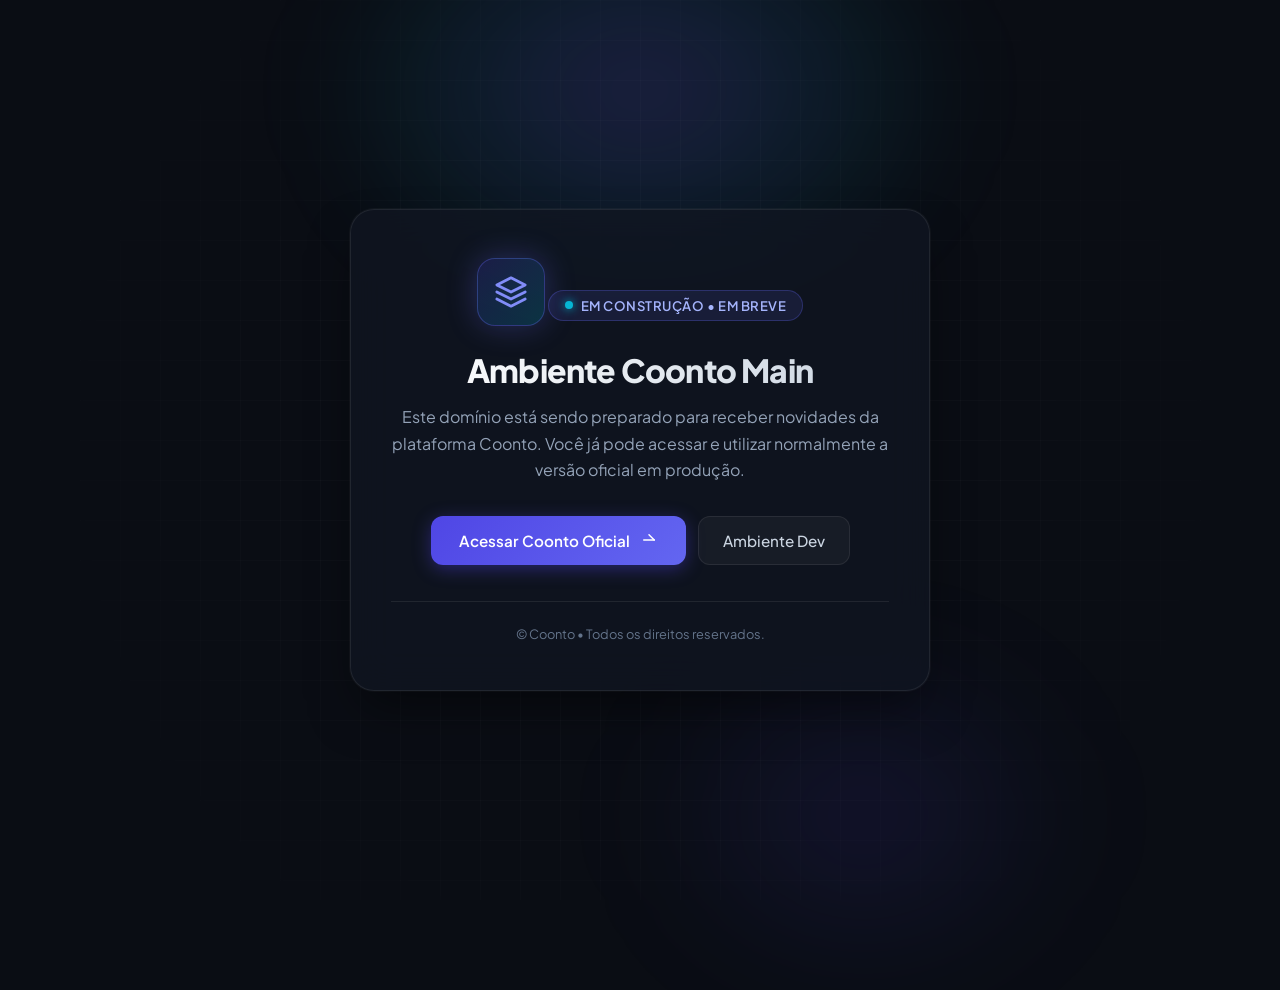
==== deploy/holding-page/index.html @ 27d04d0e "feat(infra): atualizar dominios para coonto.com, dev e main com tela em construcao" ====
<!DOCTYPE html>
<html lang="pt-BR">
<head>
    <meta charset="UTF-8">
    <meta name="viewport" content="width=device-width, initial-scale=1.0">
    <title>Coonto Main — Em Construção</title>
    <meta name="description" content="O novo ambiente do Coonto está em desenvolvimento. Acompanhe as novidades e acesse a versão em produção.">
    <link rel="preconnect" href="https://fonts.googleapis.com">
    <link rel="preconnect" href="https://fonts.gstatic.com" crossorigin>
    <link href="https://fonts.googleapis.com/css2?family=Plus+Jakarta+Sans:wght@400;500;600;700;800&display=swap" rel="stylesheet">
    <style>
        :root {
            --bg-base: #0a0d14;
            --bg-card: rgba(16, 22, 34, 0.75);
            --border-subtle: rgba(255, 255, 255, 0.08);
            --border-glow: rgba(99, 102, 241, 0.35);
            --primary: #4f46e5;
            --primary-light: #6366f1;
            --accent-cyan: #06b6d4;
            --text-main: #f8fafc;
            --text-muted: #94a3b8;
            --badge-bg: rgba(99, 102, 241, 0.12);
            --badge-border: rgba(99, 102, 241, 0.28);
            --badge-text: #a5b4fc;
        }

        * {
            margin: 0;
            padding: 0;
            box-sizing: border-box;
        }

        body {
            font-family: 'Plus Jakarta Sans', -apple-system, BlinkMacSystemFont, 'Segoe UI', Roboto, sans-serif;
            background-color: var(--bg-base);
            color: var(--text-main);
            min-height: 100vh;
            display: flex;
            align-items: center;
            justify-content: center;
            padding: 24px;
            position: relative;
            overflow-x: hidden;
        }

        /* Ambient Lighting */
        .ambient-glow-1 {
            position: absolute;
            top: -15%;
            left: 50%;
            transform: translateX(-50%);
            width: 650px;
            height: 450px;
            background: radial-gradient(ellipse, rgba(99, 102, 241, 0.22) 0%, rgba(6, 182, 212, 0.08) 50%, transparent 70%);
            pointer-events: none;
            filter: blur(50px);
            z-index: 0;
        }

        .ambient-glow-2 {
            position: absolute;
            bottom: -10%;
            right: 15%;
            width: 450px;
            height: 350px;
            background: radial-gradient(ellipse, rgba(79, 70, 229, 0.14) 0%, transparent 70%);
            pointer-events: none;
            filter: blur(60px);
            z-index: 0;
        }

        /* Grid Background Pattern */
        .grid-pattern {
            position: absolute;
            inset: 0;
            background-image: 
                linear-gradient(to right, rgba(255, 255, 255, 0.02) 1px, transparent 1px),
                linear-gradient(to bottom, rgba(255, 255, 255, 0.02) 1px, transparent 1px);
            background-size: 40px 40px;
            mask-image: radial-gradient(circle at center, black 40%, transparent 85%);
            -webkit-mask-image: radial-gradient(circle at center, black 40%, transparent 85%);
            pointer-events: none;
            z-index: 0;
        }

        .container {
            position: relative;
            z-index: 1;
            max-width: 580px;
            width: 100%;
            background: var(--bg-card);
            border: 1px solid var(--border-subtle);
            border-radius: 24px;
            padding: 48px 40px;
            backdrop-filter: blur(20px);
            -webkit-backdrop-filter: blur(20px);
            box-shadow: 0 25px 50px -12px rgba(0, 0, 0, 0.5), 0 0 0 1px rgba(255, 255, 255, 0.04);
            text-align: center;
            animation: fadeIn 0.8s ease-out;
        }

        @keyframes fadeIn {
            from {
                opacity: 0;
                transform: translateY(20px);
            }
            to {
                opacity: 1;
                transform: translateY(0);
            }
        }

        /* Brand / Icon */
        .logo-badge {
            display: inline-flex;
            align-items: center;
            justify-content: center;
            width: 68px;
            height: 68px;
            border-radius: 18px;
            background: linear-gradient(135deg, rgba(79, 70, 229, 0.2), rgba(6, 182, 212, 0.2));
            border: 1px solid var(--border-glow);
            margin-bottom: 24px;
            box-shadow: 0 0 30px rgba(99, 102, 241, 0.3);
        }

        .logo-badge svg {
            width: 34px;
            height: 34px;
            color: #818cf8;
        }

        /* Pill Status */
        .status-pill {
            display: inline-flex;
            align-items: center;
            gap: 8px;
            padding: 6px 16px;
            border-radius: 9999px;
            background: var(--badge-bg);
            border: 1px solid var(--badge-border);
            color: var(--badge-text);
            font-size: 0.82rem;
            font-weight: 600;
            letter-spacing: 0.04em;
            text-transform: uppercase;
            margin-bottom: 20px;
        }

        .pulse-dot {
            width: 8px;
            height: 8px;
            border-radius: 50%;
            background-color: var(--accent-cyan);
            box-shadow: 0 0 10px var(--accent-cyan);
            animation: pulse 2s infinite ease-in-out;
        }

        @keyframes pulse {
            0%, 100% {
                transform: scale(1);
                opacity: 1;
            }
            50% {
                transform: scale(1.4);
                opacity: 0.5;
            }
        }

        h1 {
            font-size: 2rem;
            font-weight: 800;
            letter-spacing: -0.025em;
            line-height: 1.25;
            margin-bottom: 14px;
            background: linear-gradient(to right, #ffffff, #cbd5e1);
            -webkit-background-clip: text;
            -webkit-text-fill-color: transparent;
        }

        p.description {
            font-size: 1rem;
            line-height: 1.65;
            color: var(--text-muted);
            margin-bottom: 32px;
        }

        /* Action Buttons */
        .actions-group {
            display: flex;
            flex-direction: column;
            gap: 12px;
        }

        @media (min-width: 480px) {
            .actions-group {
                flex-direction: row;
                justify-content: center;
            }
        }

        .btn-primary {
            display: inline-flex;
            align-items: center;
            justify-content: center;
            gap: 10px;
            padding: 14px 28px;
            border-radius: 12px;
            background: linear-gradient(135deg, var(--primary), var(--primary-light));
            color: #ffffff;
            font-size: 0.95rem;
            font-weight: 600;
            text-decoration: none;
            transition: all 0.25s ease;
            box-shadow: 0 4px 18px rgba(79, 70, 229, 0.4);
        }

        .btn-primary:hover {
            transform: translateY(-2px);
            box-shadow: 0 8px 25px rgba(79, 70, 229, 0.55);
            background: linear-gradient(135deg, #4338ca, #4f46e5);
        }

        .btn-secondary {
            display: inline-flex;
            align-items: center;
            justify-content: center;
            gap: 8px;
            padding: 14px 24px;
            border-radius: 12px;
            background: rgba(255, 255, 255, 0.04);
            border: 1px solid var(--border-subtle);
            color: #cbd5e1;
            font-size: 0.95rem;
            font-weight: 500;
            text-decoration: none;
            transition: all 0.2s ease;
        }

        .btn-secondary:hover {
            background: rgba(255, 255, 255, 0.08);
            color: #ffffff;
            border-color: rgba(255, 255, 255, 0.15);
        }

        /* Footer info */
        .card-footer {
            margin-top: 36px;
            padding-top: 24px;
            border-top: 1px solid var(--border-subtle);
            font-size: 0.8rem;
            color: #64748b;
            display: flex;
            align-items: center;
            justify-content: center;
            gap: 6px;
        }
    </style>
</head>
<body>
    <div class="ambient-glow-1"></div>
    <div class="ambient-glow-2"></div>
    <div class="grid-pattern"></div>

    <main class="container">
        <div class="logo-badge">
            <svg viewBox="0 0 24 24" fill="none" stroke="currentColor" stroke-width="2" stroke-linecap="round" stroke-linejoin="round">
                <polygon points="12 2 2 7 12 12 22 7 12 2"></polygon>
                <polyline points="2 17 12 22 22 17"></polyline>
                <polyline points="2 12 12 17 22 12"></polyline>
            </svg>
        </div>

        <div class="status-pill">
            <span class="pulse-dot"></span>
            Em Construção &bull; Em Breve
        </div>

        <h1>Ambiente Coonto Main</h1>
        
        <p class="description">
            Este domínio está sendo preparado para receber novidades da plataforma Coonto.
            Você já pode acessar e utilizar normalmente a versão oficial em produção.
        </p>

        <div class="actions-group">
            <a href="https://coonto.com" class="btn-primary" id="btn-prod">
                Acessar Coonto Oficial
                <svg width="18" height="18" viewBox="0 0 24 24" fill="none" stroke="currentColor" stroke-width="2" stroke-linecap="round" stroke-linejoin="round">
                    <line x1="5" y1="12" x2="19" y2="12"></line>
                    <polyline points="12 5 19 12 19"></polyline>
                </svg>
            </a>
            <a href="https://dev.coonto.com" class="btn-secondary" id="btn-dev">
                Ambiente Dev
            </a>
        </div>

        <div class="card-footer">
            &copy; Coonto &bull; Todos os direitos reservados.
        </div>
    </main>
</body>
</html>
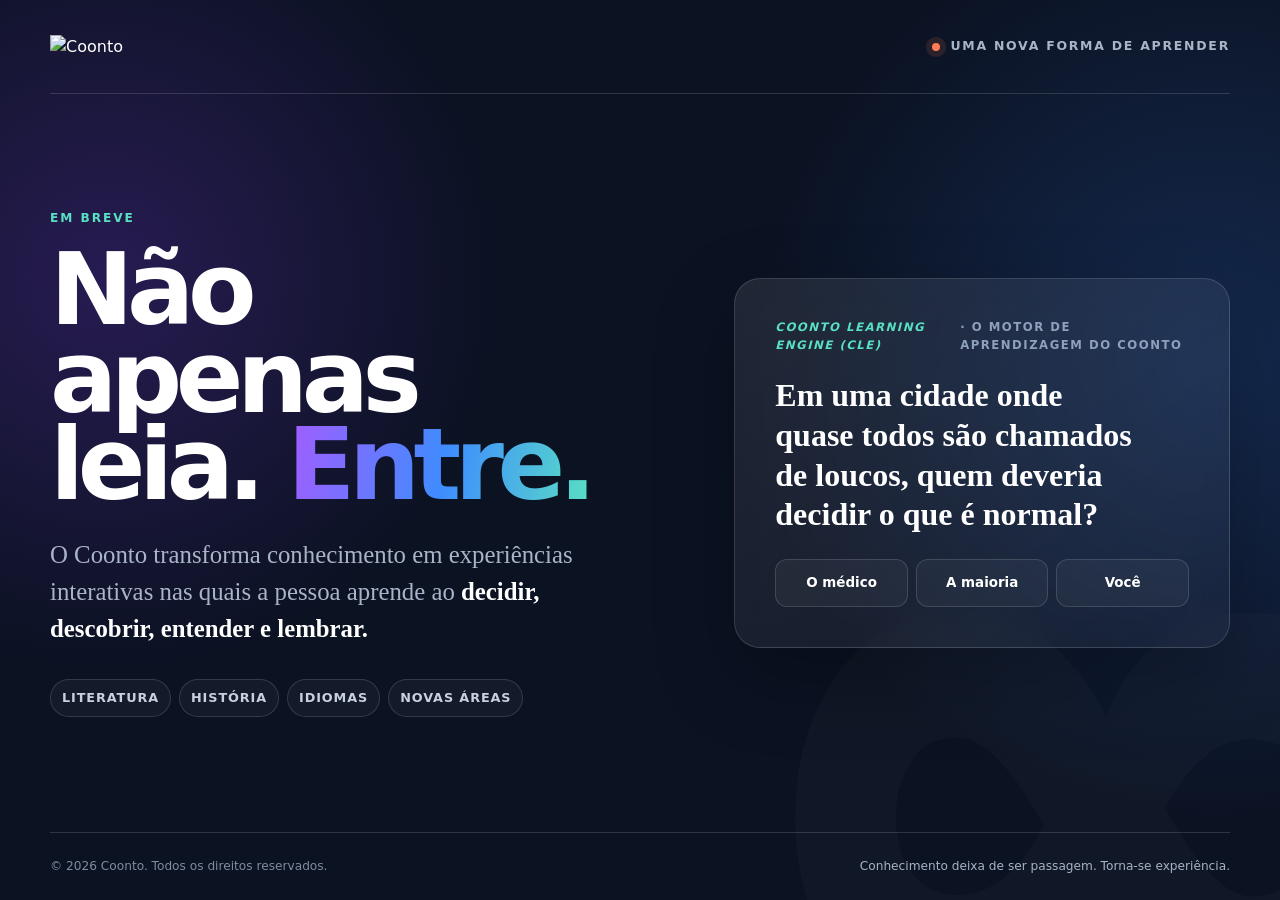
==== commit 76090733: "chore(deploy): update caddy configuration and holding page" ====
--- a/deploy/holding-page/index.html
+++ b/deploy/holding-page/index.html
@@ -1,304 +1,98 @@
-<!DOCTYPE html>
+<!doctype html>
 <html lang="pt-BR">
 <head>
-    <meta charset="UTF-8">
-    <meta name="viewport" content="width=device-width, initial-scale=1.0">
-    <title>Coonto Main — Em Construção</title>
-    <meta name="description" content="O novo ambiente do Coonto está em desenvolvimento. Acompanhe as novidades e acesse a versão em produção.">
-    <link rel="preconnect" href="https://fonts.googleapis.com">
-    <link rel="preconnect" href="https://fonts.gstatic.com" crossorigin>
-    <link href="https://fonts.googleapis.com/css2?family=Plus+Jakarta+Sans:wght@400;500;600;700;800&display=swap" rel="stylesheet">
-    <style>
-        :root {
-            --bg-base: #0a0d14;
-            --bg-card: rgba(16, 22, 34, 0.75);
-            --border-subtle: rgba(255, 255, 255, 0.08);
-            --border-glow: rgba(99, 102, 241, 0.35);
-            --primary: #4f46e5;
-            --primary-light: #6366f1;
-            --accent-cyan: #06b6d4;
-            --text-main: #f8fafc;
-            --text-muted: #94a3b8;
-            --badge-bg: rgba(99, 102, 241, 0.12);
-            --badge-border: rgba(99, 102, 241, 0.28);
-            --badge-text: #a5b4fc;
-        }
-
-        * {
-            margin: 0;
-            padding: 0;
-            box-sizing: border-box;
-        }
-
-        body {
-            font-family: 'Plus Jakarta Sans', -apple-system, BlinkMacSystemFont, 'Segoe UI', Roboto, sans-serif;
-            background-color: var(--bg-base);
-            color: var(--text-main);
-            min-height: 100vh;
-            display: flex;
-            align-items: center;
-            justify-content: center;
-            padding: 24px;
-            position: relative;
-            overflow-x: hidden;
-        }
-
-        /* Ambient Lighting */
-        .ambient-glow-1 {
-            position: absolute;
-            top: -15%;
-            left: 50%;
-            transform: translateX(-50%);
-            width: 650px;
-            height: 450px;
-            background: radial-gradient(ellipse, rgba(99, 102, 241, 0.22) 0%, rgba(6, 182, 212, 0.08) 50%, transparent 70%);
-            pointer-events: none;
-            filter: blur(50px);
-            z-index: 0;
-        }
-
-        .ambient-glow-2 {
-            position: absolute;
-            bottom: -10%;
-            right: 15%;
-            width: 450px;
-            height: 350px;
-            background: radial-gradient(ellipse, rgba(79, 70, 229, 0.14) 0%, transparent 70%);
-            pointer-events: none;
-            filter: blur(60px);
-            z-index: 0;
-        }
-
-        /* Grid Background Pattern */
-        .grid-pattern {
-            position: absolute;
-            inset: 0;
-            background-image: 
-                linear-gradient(to right, rgba(255, 255, 255, 0.02) 1px, transparent 1px),
-                linear-gradient(to bottom, rgba(255, 255, 255, 0.02) 1px, transparent 1px);
-            background-size: 40px 40px;
-            mask-image: radial-gradient(circle at center, black 40%, transparent 85%);
-            -webkit-mask-image: radial-gradient(circle at center, black 40%, transparent 85%);
-            pointer-events: none;
-            z-index: 0;
-        }
-
-        .container {
-            position: relative;
-            z-index: 1;
-            max-width: 580px;
-            width: 100%;
-            background: var(--bg-card);
-            border: 1px solid var(--border-subtle);
-            border-radius: 24px;
-            padding: 48px 40px;
-            backdrop-filter: blur(20px);
-            -webkit-backdrop-filter: blur(20px);
-            box-shadow: 0 25px 50px -12px rgba(0, 0, 0, 0.5), 0 0 0 1px rgba(255, 255, 255, 0.04);
-            text-align: center;
-            animation: fadeIn 0.8s ease-out;
-        }
-
-        @keyframes fadeIn {
-            from {
-                opacity: 0;
-                transform: translateY(20px);
-            }
-            to {
-                opacity: 1;
-                transform: translateY(0);
-            }
-        }
-
-        /* Brand / Icon */
-        .logo-badge {
-            display: inline-flex;
-            align-items: center;
-            justify-content: center;
-            width: 68px;
-            height: 68px;
-            border-radius: 18px;
-            background: linear-gradient(135deg, rgba(79, 70, 229, 0.2), rgba(6, 182, 212, 0.2));
-            border: 1px solid var(--border-glow);
-            margin-bottom: 24px;
-            box-shadow: 0 0 30px rgba(99, 102, 241, 0.3);
-        }
-
-        .logo-badge svg {
-            width: 34px;
-            height: 34px;
-            color: #818cf8;
-        }
-
-        /* Pill Status */
-        .status-pill {
-            display: inline-flex;
-            align-items: center;
-            gap: 8px;
-            padding: 6px 16px;
-            border-radius: 9999px;
-            background: var(--badge-bg);
-            border: 1px solid var(--badge-border);
-            color: var(--badge-text);
-            font-size: 0.82rem;
-            font-weight: 600;
-            letter-spacing: 0.04em;
-            text-transform: uppercase;
-            margin-bottom: 20px;
-        }
-
-        .pulse-dot {
-            width: 8px;
-            height: 8px;
-            border-radius: 50%;
-            background-color: var(--accent-cyan);
-            box-shadow: 0 0 10px var(--accent-cyan);
-            animation: pulse 2s infinite ease-in-out;
-        }
-
-        @keyframes pulse {
-            0%, 100% {
-                transform: scale(1);
-                opacity: 1;
-            }
-            50% {
-                transform: scale(1.4);
-                opacity: 0.5;
-            }
-        }
-
-        h1 {
-            font-size: 2rem;
-            font-weight: 800;
-            letter-spacing: -0.025em;
-            line-height: 1.25;
-            margin-bottom: 14px;
-            background: linear-gradient(to right, #ffffff, #cbd5e1);
-            -webkit-background-clip: text;
-            -webkit-text-fill-color: transparent;
-        }
-
-        p.description {
-            font-size: 1rem;
-            line-height: 1.65;
-            color: var(--text-muted);
-            margin-bottom: 32px;
-        }
-
-        /* Action Buttons */
-        .actions-group {
-            display: flex;
-            flex-direction: column;
-            gap: 12px;
-        }
-
-        @media (min-width: 480px) {
-            .actions-group {
-                flex-direction: row;
-                justify-content: center;
-            }
-        }
-
-        .btn-primary {
-            display: inline-flex;
-            align-items: center;
-            justify-content: center;
-            gap: 10px;
-            padding: 14px 28px;
-            border-radius: 12px;
-            background: linear-gradient(135deg, var(--primary), var(--primary-light));
-            color: #ffffff;
-            font-size: 0.95rem;
-            font-weight: 600;
-            text-decoration: none;
-            transition: all 0.25s ease;
-            box-shadow: 0 4px 18px rgba(79, 70, 229, 0.4);
-        }
-
-        .btn-primary:hover {
-            transform: translateY(-2px);
-            box-shadow: 0 8px 25px rgba(79, 70, 229, 0.55);
-            background: linear-gradient(135deg, #4338ca, #4f46e5);
-        }
-
-        .btn-secondary {
-            display: inline-flex;
-            align-items: center;
-            justify-content: center;
-            gap: 8px;
-            padding: 14px 24px;
-            border-radius: 12px;
-            background: rgba(255, 255, 255, 0.04);
-            border: 1px solid var(--border-subtle);
-            color: #cbd5e1;
-            font-size: 0.95rem;
-            font-weight: 500;
-            text-decoration: none;
-            transition: all 0.2s ease;
-        }
-
-        .btn-secondary:hover {
-            background: rgba(255, 255, 255, 0.08);
-            color: #ffffff;
-            border-color: rgba(255, 255, 255, 0.15);
-        }
-
-        /* Footer info */
-        .card-footer {
-            margin-top: 36px;
-            padding-top: 24px;
-            border-top: 1px solid var(--border-subtle);
-            font-size: 0.8rem;
-            color: #64748b;
-            display: flex;
-            align-items: center;
-            justify-content: center;
-            gap: 6px;
-        }
-    </style>
+  <meta charset="utf-8">
+  <meta name="viewport" content="width=device-width,initial-scale=1,viewport-fit=cover">
+  <meta name="theme-color" content="#0b1222">
+  <meta name="description" content="Coonto — conhecimento transformado em experiência.">
+  <title>Coonto — em breve</title>
+  <link rel="icon" type="image/png" href="favicon.png">
+  <style>
+    :root{--night:#0b1222;--navy:#172033;--white:#fff;--muted:#aab4c8;--line:rgba(255,255,255,.14);--blue:#3987ff;--violet:#8c3dff;--mint:#59e0c3;--orange:#ff7b55}
+    *{box-sizing:border-box}
+    html,body{margin:0;min-height:100%;background:var(--night);color:var(--white)}
+    body{font-family:Inter,Aptos,ui-sans-serif,system-ui,-apple-system,"Segoe UI",sans-serif;line-height:1.5}
+    button{font:inherit}
+    button:focus-visible,a:focus-visible{outline:3px solid var(--mint);outline-offset:4px}
+    .page{min-height:100dvh;display:grid;grid-template-rows:auto 1fr auto;position:relative;overflow:hidden;isolation:isolate}
+    .page::before{content:"";position:absolute;inset:-30%;z-index:-2;background:radial-gradient(circle at 24% 38%,rgba(140,61,255,.22),transparent 22%),radial-gradient(circle at 78% 44%,rgba(57,135,255,.2),transparent 26%)}
+    .page::after{content:"∞";position:absolute;z-index:-1;right:-.08em;bottom:-.38em;font-size:min(70vw,64rem);font-weight:950;line-height:1;color:rgba(255,255,255,.018);letter-spacing:-.12em;pointer-events:none}
+    header,footer,.main{width:min(1180px,calc(100% - 40px));margin:auto}
+    header{height:94px;display:flex;align-items:center;justify-content:space-between;border-bottom:1px solid var(--line)}
+    .logo{width:150px;height:auto;display:block}
+    .soon{display:flex;align-items:center;gap:10px;color:var(--muted);font-size:.78rem;font-weight:850;text-transform:uppercase;letter-spacing:.14em}
+    .soon::before{content:"";width:8px;height:8px;border-radius:50%;background:var(--orange);box-shadow:0 0 0 6px rgba(255,123,85,.12)}
+    .main{display:grid;grid-template-columns:minmax(0,1.08fr) minmax(340px,.92fr);gap:clamp(44px,8vw,110px);align-items:center;padding:clamp(48px,8vh,92px) 0}
+    .eyebrow{margin:0 0 18px;color:var(--mint);font-weight:900;font-size:.76rem;text-transform:uppercase;letter-spacing:.16em}
+    h1{margin:0;max-width:730px;font-size:clamp(3.1rem,7.8vw,7.7rem);line-height:.88;letter-spacing:-.065em;text-wrap:balance}
+    h1 span{background:linear-gradient(100deg,#a45cff,#3f8cff 52%,#59e0c3);color:transparent;background-clip:text;-webkit-background-clip:text}
+    .promise{max-width:650px;margin:28px 0 0;color:var(--muted);font-family:Georgia,serif;font-size:clamp(1.15rem,2.2vw,1.55rem);line-height:1.48}
+    .promise strong{color:white;font-weight:700}
+    .micro{margin-top:32px;display:flex;flex-wrap:wrap;gap:8px;color:#c8d0de;font-size:.8rem;font-weight:800;text-transform:uppercase;letter-spacing:.07em}
+    .micro span{padding:8px 11px;border:1px solid var(--line);border-radius:999px;background:rgba(255,255,255,.035)}
+    .teaser{border:1px solid var(--line);border-radius:26px;padding:clamp(24px,3.5vw,40px);background:linear-gradient(145deg,rgba(255,255,255,.09),rgba(255,255,255,.035));box-shadow:0 28px 80px rgba(0,0,0,.27);backdrop-filter:blur(14px)}
+    .teaser-label{display:flex;align-items:center;gap:8px;margin-bottom:22px;color:#8fa0bc;font-size:.73rem;font-weight:900;text-transform:uppercase;letter-spacing:.13em}
+    .teaser-label i{color:var(--mint);font-weight:900}
+    .question{margin:0;font-family:Georgia,serif;font-size:clamp(1.35rem,2.5vw,2rem);line-height:1.24;text-wrap:balance}
+    .choices{display:grid;grid-template-columns:repeat(3,1fr);gap:8px;margin-top:24px}
+    .choice{min-height:48px;padding:8px;border:1px solid var(--line);border-radius:12px;background:rgba(255,255,255,.045);color:white;font-size:.84rem;font-weight:800;cursor:pointer;transition:.2s ease}
+    .choice:hover{border-color:var(--blue);background:rgba(57,135,255,.12);transform:translateY(-2px)}
+    .choice.active{background:var(--blue);border-color:var(--blue)}
+    .answer{display:grid;grid-template-rows:0fr;opacity:0;transition:.45s ease;margin-top:0}
+    .answer.show{grid-template-rows:1fr;opacity:1;margin-top:22px}
+    .answer-inner{overflow:hidden}
+    .answer-copy{margin:0;padding:16px 17px;border-left:3px solid var(--orange);border-radius:0 12px 12px 0;background:rgba(255,123,85,.09);color:#d8ddea;font-size:.92rem;line-height:1.48}
+    .reveal{margin:16px 0 0;color:var(--mint);font-size:.82rem;font-weight:850;letter-spacing:.02em}
+    footer{min-height:68px;display:flex;align-items:center;justify-content:space-between;gap:20px;border-top:1px solid var(--line);color:#7f8ba1;font-size:.76rem}
+    .tagline{color:#a8b2c5}
+    @media(max-width:840px){.main{grid-template-columns:1fr;padding:54px 0 70px}.teaser{max-width:620px}.page::after{font-size:110vw;bottom:-.12em;right:-.2em}}
+    @media(max-width:520px){header,footer,.main{width:min(100% - 28px,1180px)}header{height:78px}.logo{width:122px}.soon{font-size:.67rem;letter-spacing:.1em}h1{font-size:clamp(3rem,17vw,5.2rem)}.promise{font-size:1.1rem;margin-top:22px}.micro{margin-top:24px}.teaser{padding:22px;border-radius:20px}.choices{grid-template-columns:1fr}.choice{text-align:left;padding-inline:14px}footer{padding:20px 0;align-items:flex-start;flex-direction:column}.tagline{order:-1}}
+    @media(prefers-reduced-motion:reduce){*{animation:none!important;transition:none!important}}
+  </style>
 </head>
 <body>
-    <div class="ambient-glow-1"></div>
-    <div class="ambient-glow-2"></div>
-    <div class="grid-pattern"></div>
+  <div class="page">
+    <header>
+      <img class="logo" src="logo.png" alt="Coonto">
+      <span class="soon">Uma nova forma de aprender</span>
+    </header>
 
-    <main class="container">
-        <div class="logo-badge">
-            <svg viewBox="0 0 24 24" fill="none" stroke="currentColor" stroke-width="2" stroke-linecap="round" stroke-linejoin="round">
-                <polygon points="12 2 2 7 12 12 22 7 12 2"></polygon>
-                <polyline points="2 17 12 22 22 17"></polyline>
-                <polyline points="2 12 12 17 22 12"></polyline>
-            </svg>
+    <main class="main">
+      <section>
+        <p class="eyebrow">Em breve</p>
+        <h1>Não apenas leia. <span>Entre.</span></h1>
+        <p class="promise">O Coonto transforma conhecimento em experiências interativas nas quais a pessoa aprende ao <strong>decidir, descobrir, entender e lembrar.</strong></p>
+        <div class="micro" aria-label="Áreas futuras"><span>Literatura</span><span>História</span><span>Idiomas</span><span>Novas áreas</span></div>
+      </section>
+
+      <section class="teaser" aria-labelledby="question">
+        <div class="teaser-label"><i>Coonto Learning Engine (CLE)</i> · o motor de aprendizagem do Coonto</div>
+        <h2 class="question" id="question">Em uma cidade onde quase todos são chamados de loucos, quem deveria decidir o que é normal?</h2>
+        <div class="choices" role="group" aria-label="Escolha uma resposta">
+          <button class="choice" data-answer="medico">O médico</button>
+          <button class="choice" data-answer="maioria">A maioria</button>
+          <button class="choice" data-answer="voce">Você</button>
         </div>
+        <div class="answer" id="answer" aria-live="polite"><div class="answer-inner"><p class="answer-copy" id="answerCopy"></p><p class="reveal">Você acaba de entrar em <i>O Alienista</i>.</p></div></div>
+      </section>
+    </main>
 
-        <div class="status-pill">
-            <span class="pulse-dot"></span>
-            Em Construção &bull; Em Breve
-        </div>
-
-        <h1>Ambiente Coonto Main</h1>
-        
-        <p class="description">
-            Este domínio está sendo preparado para receber novidades da plataforma Coonto.
-            Você já pode acessar e utilizar normalmente a versão oficial em produção.
-        </p>
-
-        <div class="actions-group">
-            <a href="https://coonto.com" class="btn-primary" id="btn-prod">
-                Acessar Coonto Oficial
-                <svg width="18" height="18" viewBox="0 0 24 24" fill="none" stroke="currentColor" stroke-width="2" stroke-linecap="round" stroke-linejoin="round">
-                    <line x1="5" y1="12" x2="19" y2="12"></line>
-                    <polyline points="12 5 19 12 19"></polyline>
-                </svg>
-            </a>
-            <a href="https://dev.coonto.com" class="btn-secondary" id="btn-dev">
-                Ambiente Dev
-            </a>
-        </div>
-
-        <div class="card-footer">
-            &copy; Coonto &bull; Todos os direitos reservados.
-        </div>
-    </main>
+    <footer><span>© 2026 Coonto. Todos os direitos reservados.</span><span class="tagline">Conhecimento deixa de ser passagem. Torna-se experiência.</span></footer>
+  </div>
+  <script>
+    const answers={
+      medico:'Quando uma única voz define a razão, a ciência também pode se tornar poder.',
+      maioria:'Quando a maioria define a razão, ser diferente pode se transformar em delito.',
+      voce:'No instante em que escolhe, a pergunta de Machado de Assis também passa a ser sua.'
+    };
+    const buttons=[...document.querySelectorAll('.choice')];
+    const answer=document.querySelector('#answer');
+    const copy=document.querySelector('#answerCopy');
+    buttons.forEach(button=>button.addEventListener('click',()=>{
+      buttons.forEach(item=>item.classList.toggle('active',item===button));
+      copy.textContent=answers[button.dataset.answer];
+      answer.classList.add('show');
+    }));
+  </script>
 </body>
 </html>
